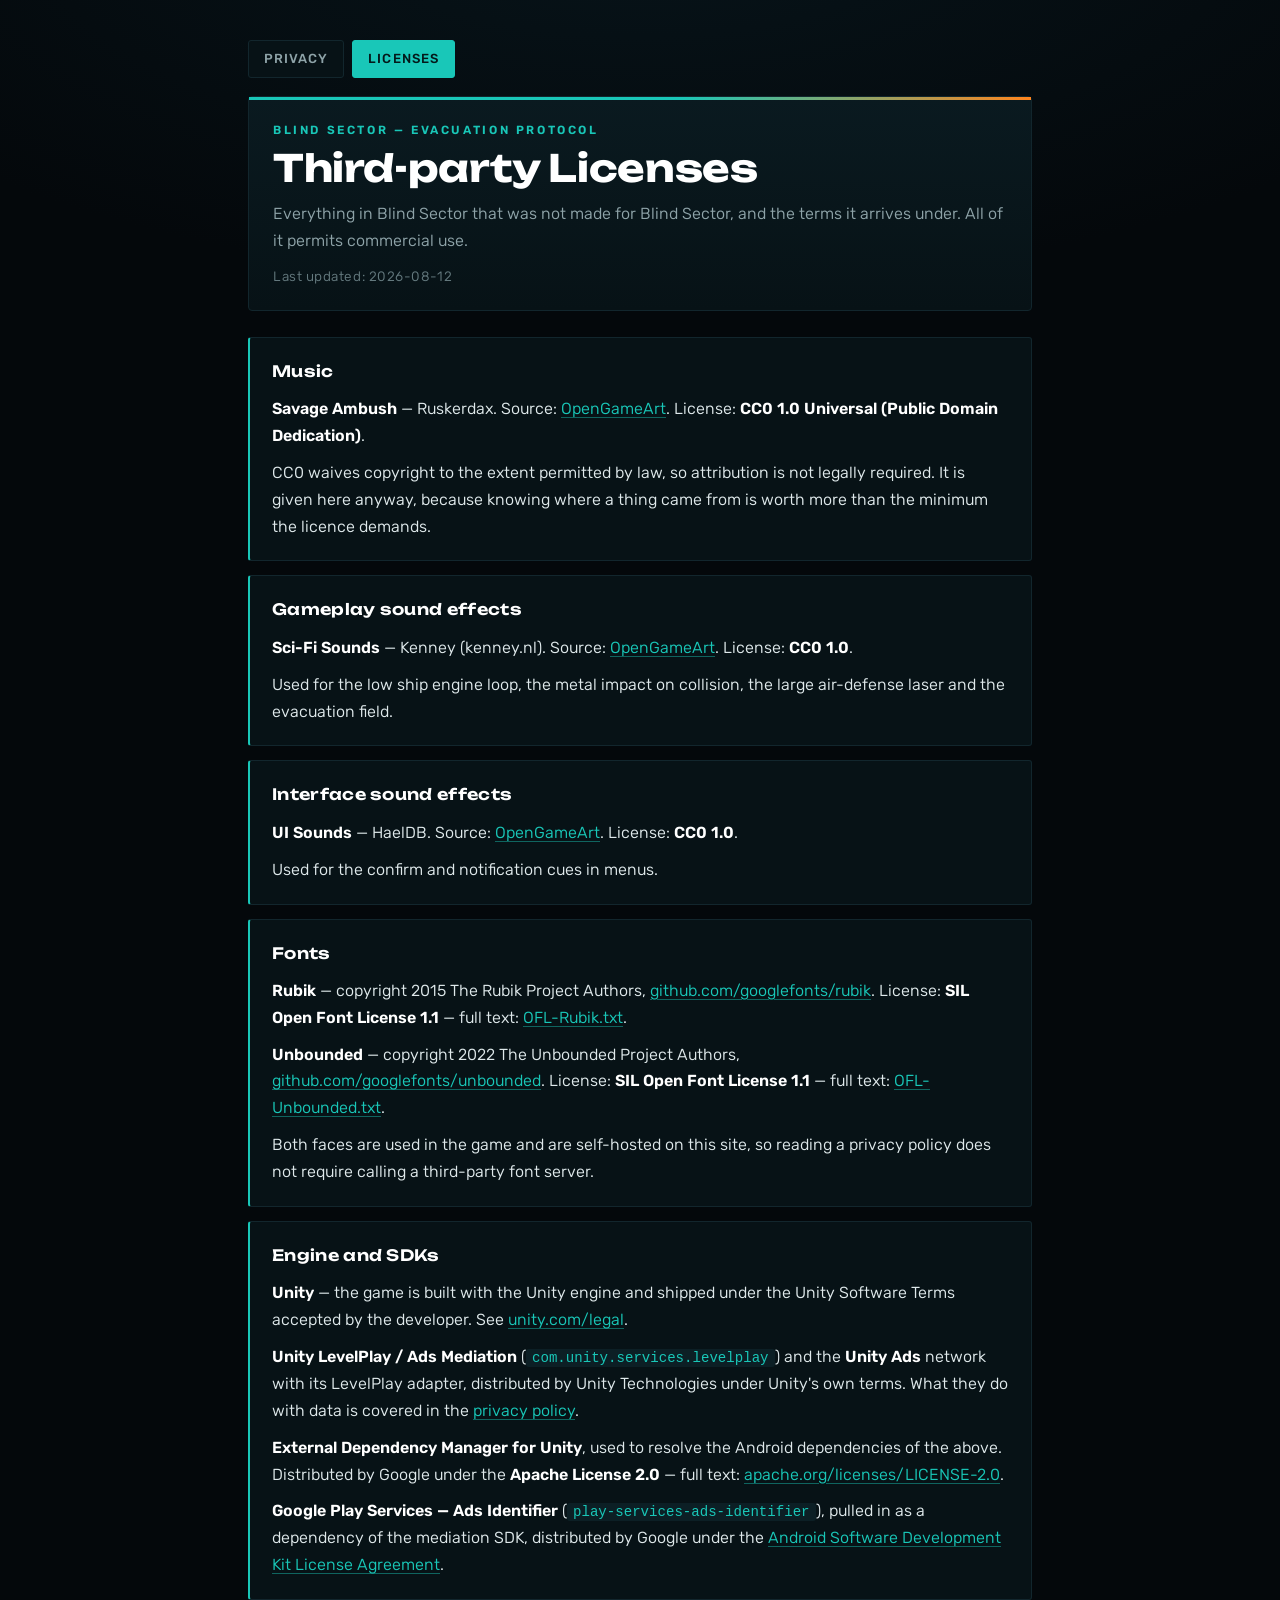
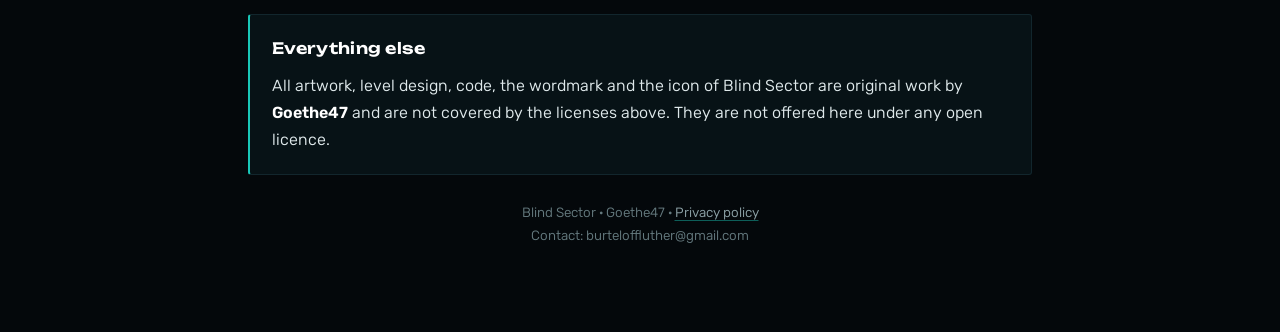
==== licenses.html @ b6687dad "Политика конфиденциальности и лицензии Blind Sector Статический сайт для ссылки из Google Play Conso" ====
<!doctype html>
<html lang="en">
<head>
  <meta charset="utf-8" />
  <meta name="viewport" content="width=device-width,initial-scale=1" />
  <title>Blind Sector — Third-party Licenses</title>
  <meta name="description" content="Third-party audio, fonts and software used in Blind Sector, with their licenses and sources." />
  <link rel="stylesheet" href="styles.css" />
</head>
<body>
  <main class="container">
    <nav class="topbar">
      <a href="index.html">Privacy</a>
      <a href="licenses.html" aria-current="page">Licenses</a>
    </nav>

    <header class="page-header">
      <p class="eyebrow">Blind Sector — Evacuation Protocol</p>
      <h1>Third-party Licenses</h1>
      <p class="lead">Everything in Blind Sector that was not made for Blind Sector, and the terms it arrives under. All of it permits commercial use.</p>
      <p class="meta">Last updated: 2026-08-12</p>
    </header>

    <section>
      <h2>Music</h2>
      <p><strong>Savage Ambush</strong> — Ruskerdax. Source: <a href="https://opengameart.org/content/savage-ambush" target="_blank" rel="noopener">OpenGameArt</a>. License: <strong>CC0 1.0 Universal (Public Domain Dedication)</strong>.</p>
      <p>CC0 waives copyright to the extent permitted by law, so attribution is not legally required. It is given here anyway, because knowing where a thing came from is worth more than the minimum the licence demands.</p>
    </section>

    <section>
      <h2>Gameplay sound effects</h2>
      <p><strong>Sci-Fi Sounds</strong> — Kenney (kenney.nl). Source: <a href="https://opengameart.org/content/sci-fi-sounds" target="_blank" rel="noopener">OpenGameArt</a>. License: <strong>CC0 1.0</strong>.</p>
      <p>Used for the low ship engine loop, the metal impact on collision, the large air-defense laser and the evacuation field.</p>
    </section>

    <section>
      <h2>Interface sound effects</h2>
      <p><strong>UI Sounds</strong> — HaelDB. Source: <a href="https://opengameart.org/content/ui-sounds-0" target="_blank" rel="noopener">OpenGameArt</a>. License: <strong>CC0 1.0</strong>.</p>
      <p>Used for the confirm and notification cues in menus.</p>
    </section>

    <section>
      <h2>Fonts</h2>
      <p><strong>Rubik</strong> — copyright 2015 The Rubik Project Authors, <a href="https://github.com/googlefonts/rubik" target="_blank" rel="noopener">github.com/googlefonts/rubik</a>. License: <strong>SIL Open Font License 1.1</strong> — full text: <a href="fonts/OFL-Rubik.txt">OFL-Rubik.txt</a>.</p>
      <p><strong>Unbounded</strong> — copyright 2022 The Unbounded Project Authors, <a href="https://github.com/googlefonts/unbounded" target="_blank" rel="noopener">github.com/googlefonts/unbounded</a>. License: <strong>SIL Open Font License 1.1</strong> — full text: <a href="fonts/OFL-Unbounded.txt">OFL-Unbounded.txt</a>.</p>
      <p>Both faces are used in the game and are self-hosted on this site, so reading a privacy policy does not require calling a third-party font server.</p>
    </section>

    <section>
      <h2>Engine and SDKs</h2>
      <p><strong>Unity</strong> — the game is built with the Unity engine and shipped under the Unity Software Terms accepted by the developer. See <a href="https://unity.com/legal" target="_blank" rel="noopener">unity.com/legal</a>.</p>
      <p><strong>Unity LevelPlay / Ads Mediation</strong> (<code>com.unity.services.levelplay</code>) and the <strong>Unity Ads</strong> network with its LevelPlay adapter, distributed by Unity Technologies under Unity's own terms. What they do with data is covered in the <a href="index.html">privacy policy</a>.</p>
      <p><strong>External Dependency Manager for Unity</strong>, used to resolve the Android dependencies of the above. Distributed by Google under the <strong>Apache License 2.0</strong> — full text: <a href="https://www.apache.org/licenses/LICENSE-2.0" target="_blank" rel="noopener">apache.org/licenses/LICENSE-2.0</a>.</p>
      <p><strong>Google Play Services — Ads Identifier</strong> (<code>play-services-ads-identifier</code>), pulled in as a dependency of the mediation SDK, distributed by Google under the <a href="https://developer.android.com/studio/terms" target="_blank" rel="noopener">Android Software Development Kit License Agreement</a>.</p>
    </section>

    <section>
      <h2>Everything else</h2>
      <p>All artwork, level design, code, the wordmark and the icon of Blind Sector are original work by <strong>Goethe47</strong> and are not covered by the licenses above. They are not offered here under any open licence.</p>
    </section>

    <p class="footer">
      Blind Sector · Goethe47 · <a href="index.html">Privacy policy</a><br />
      Contact: burteloffluther@gmail.com
    </p>
  </main>
</body>
</html>
---- styles.css ----
/* Fonts are self-hosted on purpose: a privacy page should not make the reader's
   browser call a third-party font host before they have read a word of it.
   Both faces are SIL Open Font License 1.1 — see fonts/OFL-*.txt. */
@font-face {
  font-family: "Rubik";
  src: url("fonts/Rubik-Variable.ttf") format("truetype-variations");
  font-weight: 300 900;
  font-display: swap;
}

@font-face {
  font-family: "Unbounded";
  src: url("fonts/Unbounded-Variable.ttf") format("truetype-variations");
  font-weight: 300 900;
  font-display: swap;
}

:root {
  --bg: #04080b;
  --bg-glow: #07141a;
  --card: #071216;
  --card-edge: #12262d;
  --ink: #dfe9eb;
  --muted: #8ea3a8;
  --dim: #64797e;
  --accent: #19c7b8;
  --amber: #ff851e;
}

* { box-sizing: border-box; }

body {
  margin: 0;
  font-family: "Rubik", "Segoe UI", system-ui, sans-serif;
  font-weight: 350;
  color: var(--ink);
  line-height: 1.68;
  background:
    radial-gradient(120% 70% at 50% -10%, var(--bg-glow) 0%, transparent 60%),
    var(--bg);
  background-attachment: fixed;
}

.container {
  max-width: 820px;
  margin: 0 auto;
  padding: 40px 18px 72px;
}

/* ---------------------------------------------------------------- header */

.page-header {
  position: relative;
  margin-bottom: 26px;
  padding: 26px 24px 22px;
  background: linear-gradient(180deg, #0a1a20 0%, var(--card) 100%);
  border: 1px solid var(--card-edge);
  border-radius: 4px;
}

/* The accent rule above the title is the game's own panel signature. */
.page-header::before {
  content: "";
  position: absolute;
  inset: 0 0 auto 0;
  height: 3px;
  background: linear-gradient(90deg, var(--accent) 0%, var(--accent) 55%, var(--amber) 100%);
}

.eyebrow {
  margin: 0 0 10px;
  color: var(--accent);
  font: 600 0.74rem "Rubik", sans-serif;
  letter-spacing: 0.22em;
  text-transform: uppercase;
}

h1 {
  margin: 0 0 12px;
  font-family: "Unbounded", "Rubik", sans-serif;
  font-weight: 700;
  font-size: clamp(1.65rem, 1.3rem + 1.6vw, 2.35rem);
  line-height: 1.12;
  letter-spacing: -0.01em;
  color: #fff;
}

.lead { margin: 0 0 10px; color: var(--muted); }

.meta {
  margin: 0;
  color: var(--dim);
  font-size: 0.85rem;
  letter-spacing: 0.04em;
}

.meta code { color: var(--muted); }

/* ------------------------------------------------------------- nav / lang */

.topbar {
  display: flex;
  flex-wrap: wrap;
  gap: 8px;
  margin-bottom: 18px;
}

.topbar a {
  padding: 7px 15px;
  border: 1px solid var(--card-edge);
  border-radius: 3px;
  background: var(--card);
  color: var(--muted);
  font-size: 0.82rem;
  font-weight: 500;
  letter-spacing: 0.08em;
  text-transform: uppercase;
  text-decoration: none;
  transition: border-color 0.15s, color 0.15s;
}

.topbar a:hover { border-color: var(--accent); color: var(--accent); }

.topbar a[aria-current="page"] {
  border-color: var(--accent);
  color: #04191a;
  background: var(--accent);
}

/* ------------------------------------------------------------- sections */

section {
  margin-bottom: 14px;
  padding: 20px 22px;
  background: var(--card);
  border: 1px solid var(--card-edge);
  border-left: 2px solid var(--accent);
  border-radius: 3px;
}

section.warn { border-left-color: var(--amber); }

section h2 {
  margin: 0 0 12px;
  font-family: "Unbounded", "Rubik", sans-serif;
  font-weight: 600;
  font-size: 0.98rem;
  letter-spacing: 0.02em;
  color: #fff;
}

section p { margin: 10px 0; }
section p:first-of-type { margin-top: 0; }
section p:last-child { margin-bottom: 0; }

strong { color: #fff; font-weight: 600; }

ul { margin: 10px 0 0; padding-left: 20px; }
li { margin: 6px 0; }
li::marker { color: var(--accent); }

code {
  padding: 1px 6px;
  border-radius: 3px;
  background: #0c1f25;
  color: var(--accent);
  font-family: ui-monospace, "Cascadia Mono", Consolas, monospace;
  font-size: 0.88em;
}

a {
  color: var(--accent);
  text-decoration: underline;
  text-underline-offset: 3px;
  text-decoration-color: rgba(25, 199, 184, 0.45);
  text-decoration-thickness: 1px;
}

a:hover { text-decoration-color: var(--accent); }

.footer {
  margin-top: 26px;
  color: var(--dim);
  font-size: 0.84rem;
  text-align: center;
}

.footer a { color: var(--muted); }

@media (max-width: 640px) {
  .container { padding: 26px 13px 48px; }
  .page-header { padding: 20px 17px 17px; }
  section { padding: 16px 16px; }
}

@media (prefers-reduced-motion: reduce) {
  *, *::before, *::after {
    animation-duration: 0.01ms !important;
    animation-iteration-count: 1 !important;
    transition-duration: 0.01ms !important;
    scroll-behavior: auto !important;
  }
}
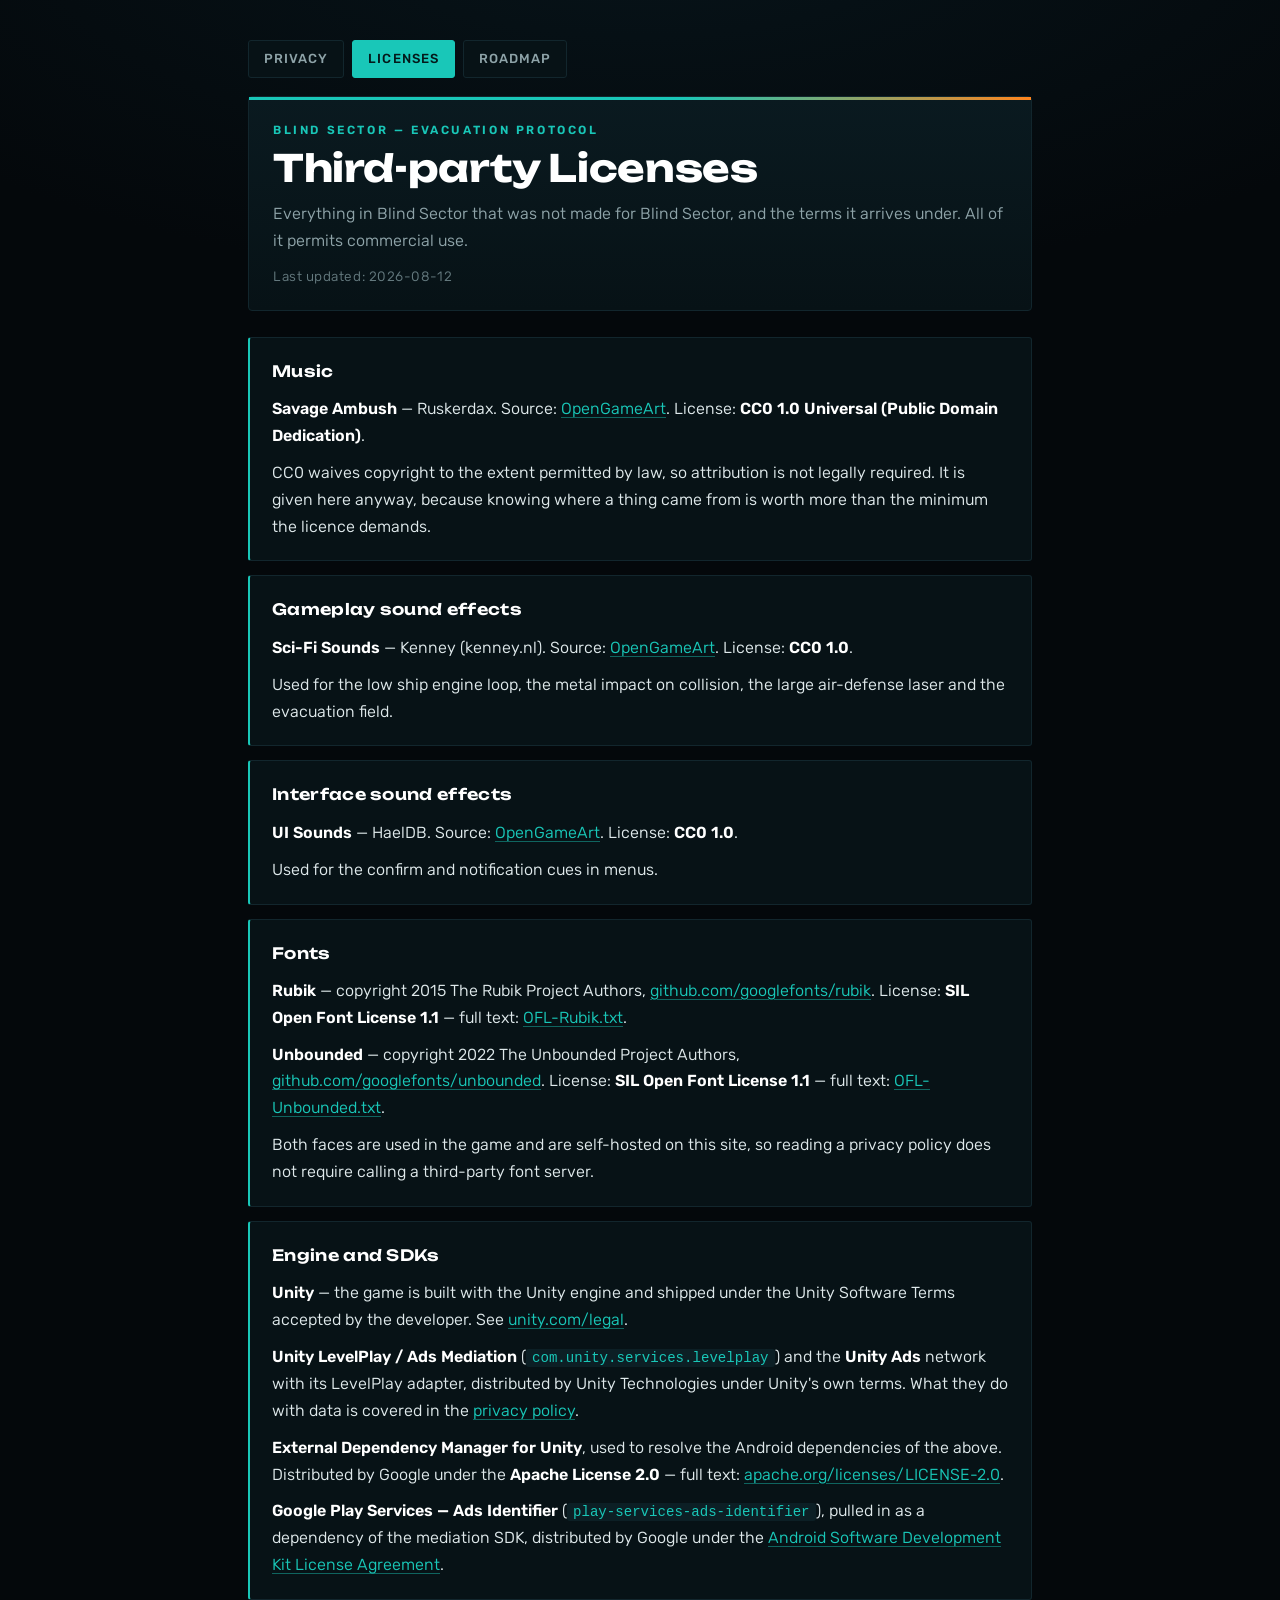
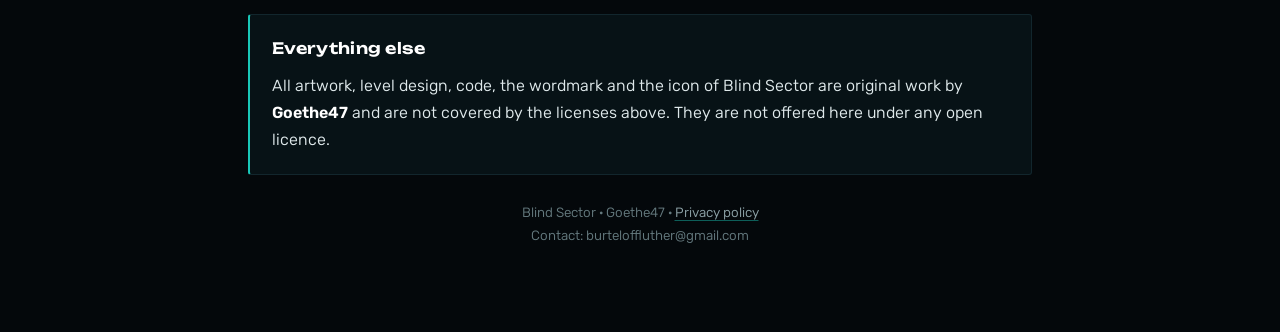
==== commit cc413136: "Добавить дорожную карту к закрытому тесту Страница для тестеров на 14 дней закрытого теста: что в сб" ====
--- a/licenses.html
+++ b/licenses.html
@@ -12,6 +12,7 @@
     <nav class="topbar">
       <a href="index.html">Privacy</a>
       <a href="licenses.html" aria-current="page">Licenses</a>
+      <a href="roadmap.html" lang="ru">Roadmap</a>
     </nav>
 
     <header class="page-header">
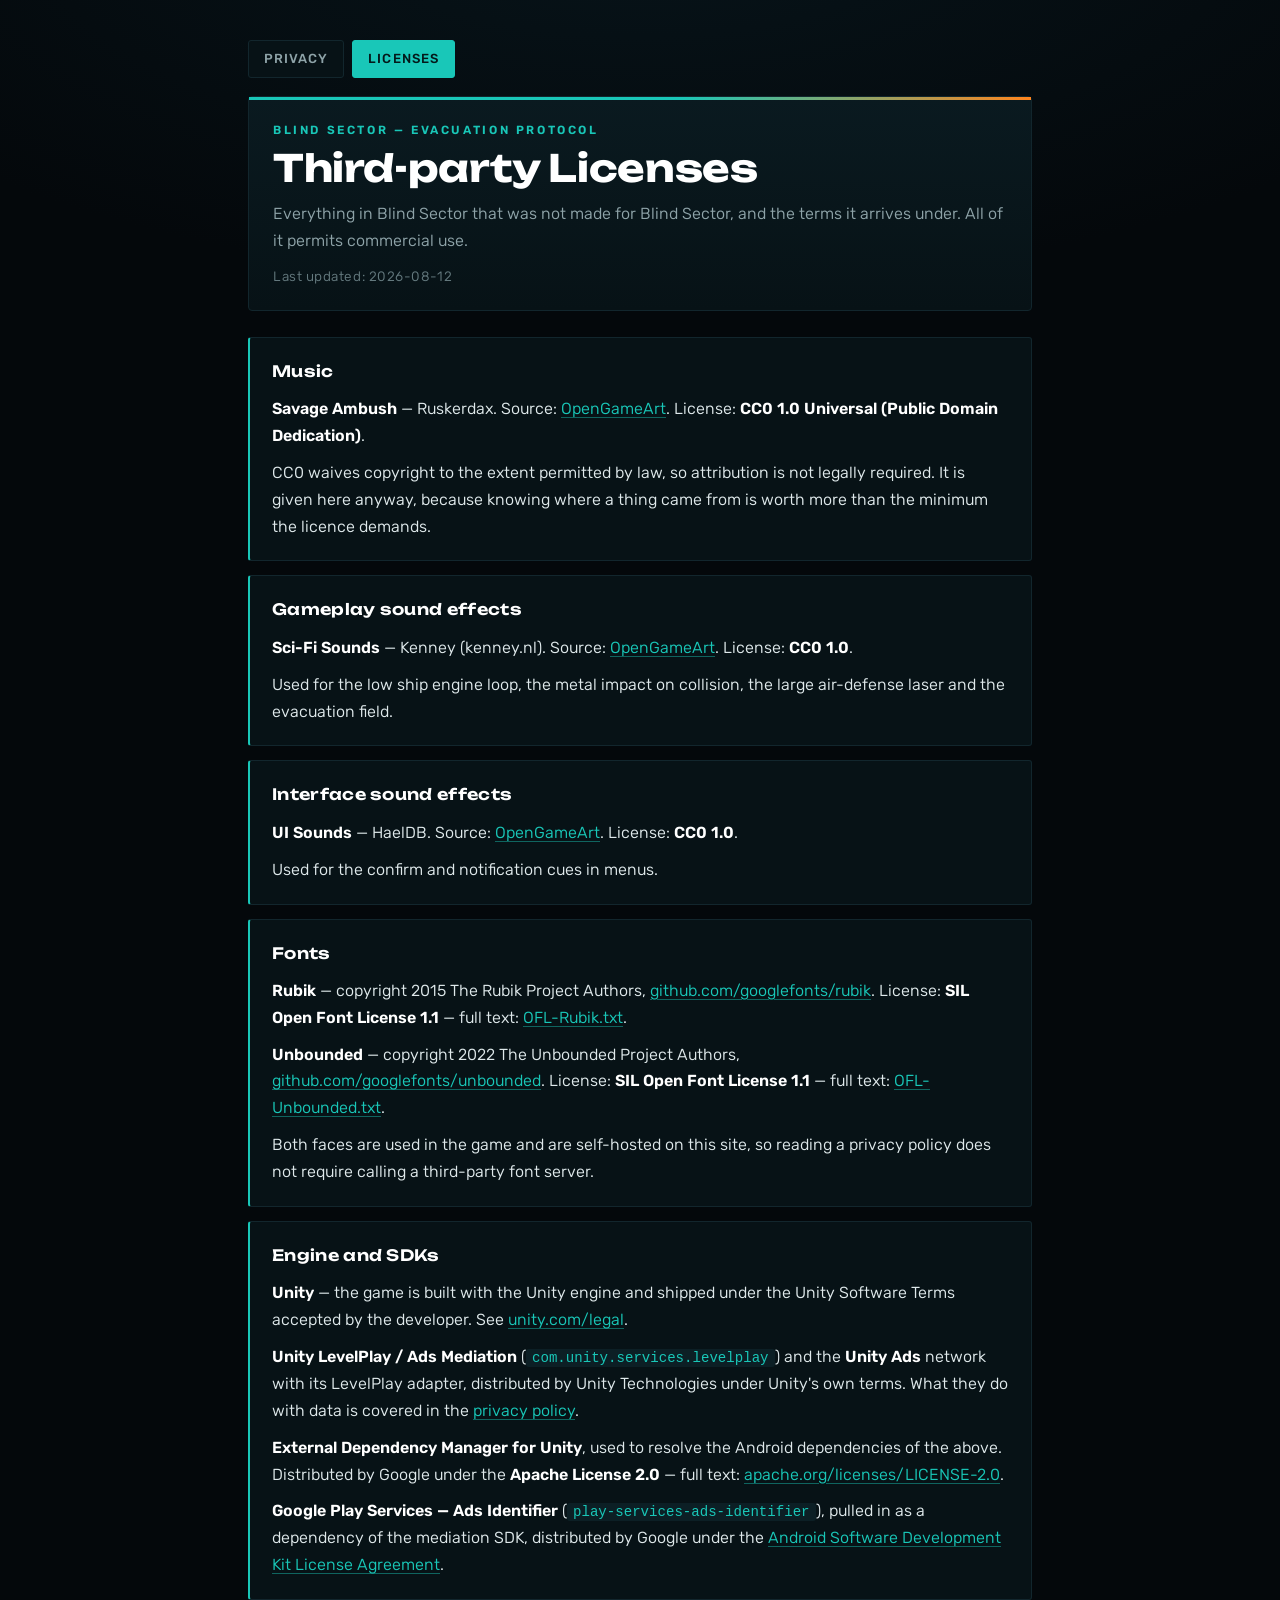
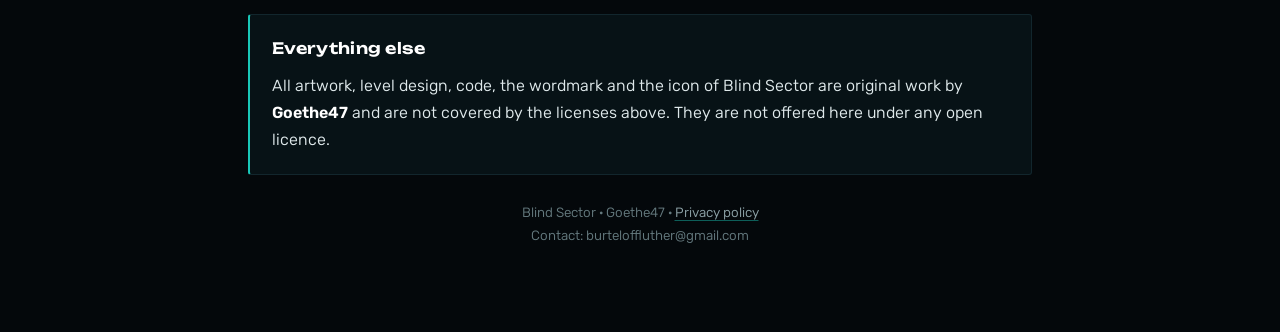
==== commit 977c5b49: "Удалена страница дорожной карты roadmap.html убрана вместе со ссылками в навигации на обеих остающих" ====
--- a/licenses.html
+++ b/licenses.html
@@ -12,7 +12,6 @@
     <nav class="topbar">
       <a href="index.html">Privacy</a>
       <a href="licenses.html" aria-current="page">Licenses</a>
-      <a href="roadmap.html" lang="ru">Roadmap</a>
     </nav>
 
     <header class="page-header">
--- a/styles.css
+++ b/styles.css
@@ -178,6 +178,71 @@
 
 a:hover { text-decoration-color: var(--accent); }
 
+/* ------------------------------------------------- language switch + log */
+
+.langswitch { margin-left: auto; display: flex; gap: 6px; }
+
+.langswitch button {
+  padding: 7px 15px;
+  border: 1px solid var(--card-edge);
+  border-radius: 3px;
+  background: var(--card);
+  color: var(--muted);
+  font: 500 0.82rem "Rubik", sans-serif;
+  letter-spacing: 0.08em;
+  text-transform: uppercase;
+  cursor: pointer;
+  transition: border-color 0.15s, color 0.15s;
+}
+
+.langswitch button:hover { border-color: var(--accent); color: var(--accent); }
+
+.langswitch button[aria-pressed="true"] {
+  border-color: var(--accent);
+  background: var(--accent);
+  color: #04191a;
+}
+
+.log-wrap { overflow-x: auto; margin-top: 10px; }
+
+table.log {
+  width: 100%;
+  min-width: 480px;
+  border-collapse: collapse;
+  font-size: 0.94rem;
+}
+
+table.log th,
+table.log td {
+  padding: 9px 10px;
+  text-align: left;
+  vertical-align: top;
+  border-bottom: 1px solid var(--card-edge);
+}
+
+table.log th {
+  color: var(--dim);
+  font-weight: 500;
+  font-size: 0.78rem;
+  letter-spacing: 0.1em;
+  text-transform: uppercase;
+}
+
+table.log td:last-child { white-space: nowrap; }
+
+.st {
+  display: inline-block;
+  padding: 2px 10px;
+  border-radius: 999px;
+  font-size: 0.78rem;
+  font-weight: 500;
+  white-space: nowrap;
+}
+
+.st-done { background: rgba(25, 199, 184, 0.16); color: var(--accent); }
+.st-wip { background: rgba(255, 133, 30, 0.16); color: var(--amber); }
+.st-open { background: rgba(142, 163, 168, 0.14); color: var(--muted); }
+
 .footer {
   margin-top: 26px;
   color: var(--dim);
